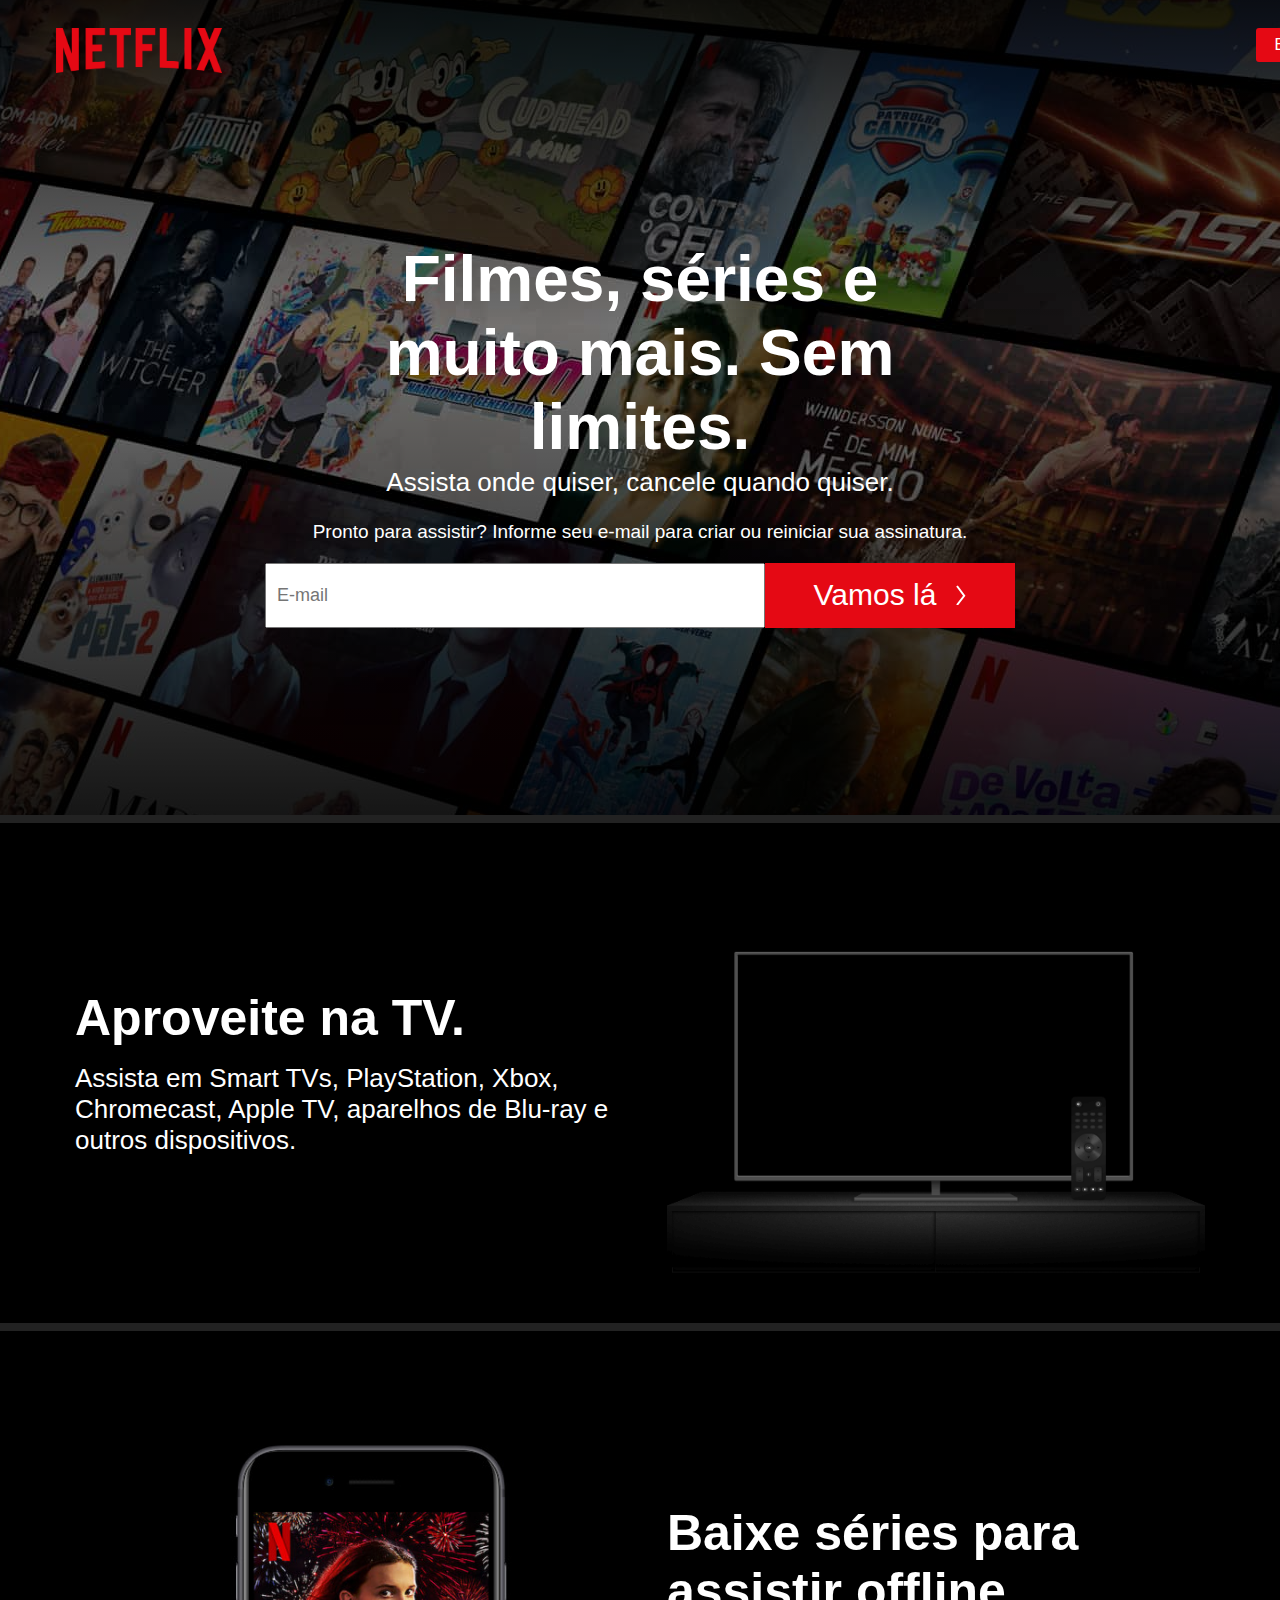
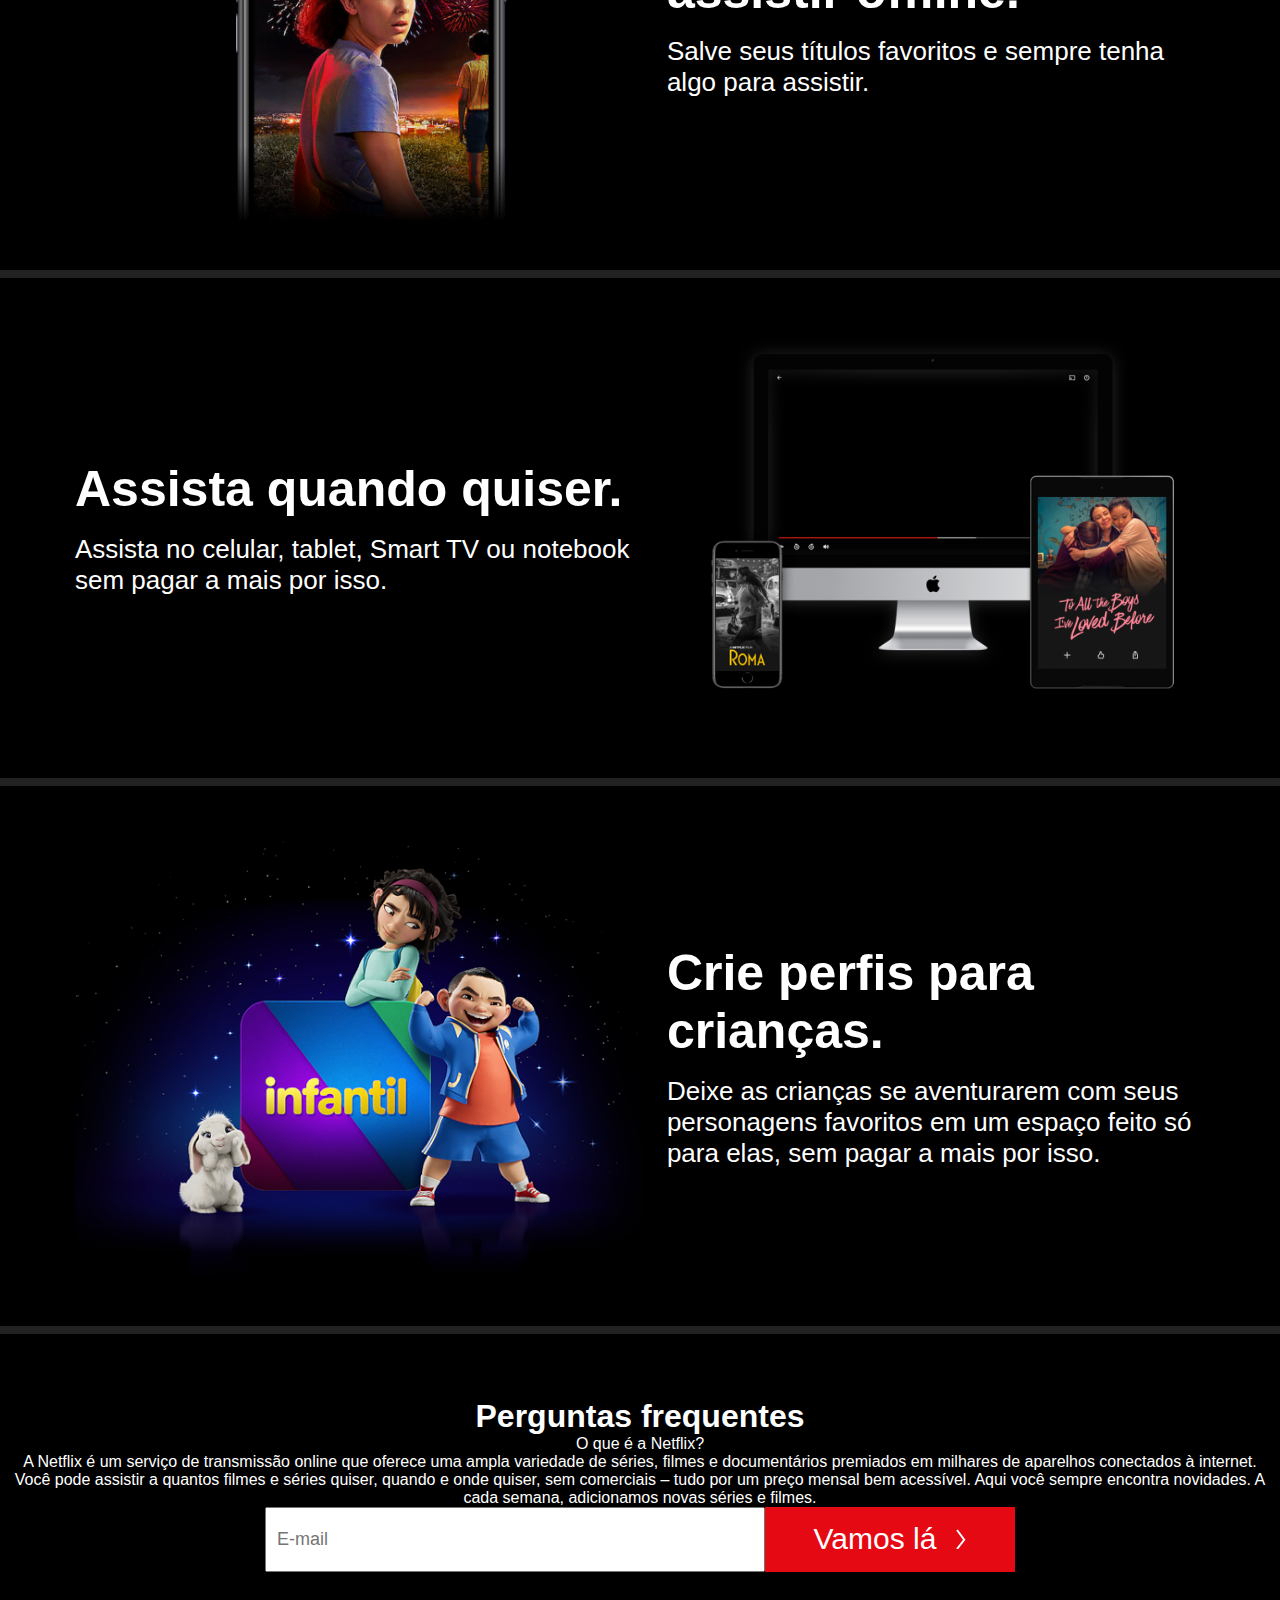
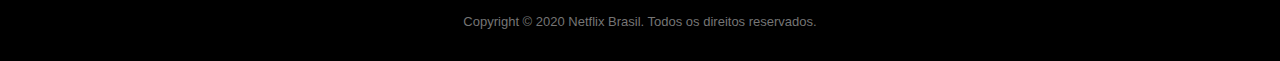
==== netflix/index.html @ f5e7fd81 "Add files via upload" ====
<!DOCTYPE html>
<html lang="en">
<head>
    <meta charset="UTF-8">
    <meta http-equiv="X-UA-Compatible" content="IE=edge">
    <meta name="viewport" content="width=device-width, initial-scale=1.0">
    <title>Netflix Brasil - assistir a séries online, assistir a filmes online</title>
    <link rel="stylesheet" href="css/style.css">
    <link rel="shortcut icon" href="img/favicon.ico">
</head>
<body>
    <header class="header">
        <img src="img/netflix.svg" alt="netflix" draggable="false">
        <a href="#">Entrar</a>
    </header>
    <main class="main">
        <div class="main-child">

            <h1>Filmes, séries e muito mais. Sem limites.</h1>

            <span>Assista onde quiser, cancele quando quiser.</span>

            <p>Pronto para assistir? Informe seu e-mail para criar ou reiniciar sua assinatura.</p>

            <form class="form-cta">
                <input type="text" placeholder="E-mail">
                <button>Vamos lá</button>
            </form>
        </div>
        
        <div class="gradient"></div>
    
    </main>
    <section class="section">
        <div class="container">
            <div class="grid">
                <div>
                    <h1>Aproveite na TV.</h1>
                    <p>Assista em Smart TVs, PlayStation, Xbox, Chromecast, Apple TV, aparelhos de Blu-ray e outros dispositivos.</p>
                </div>
                <div class="img-tv">
                    <img src="img/tv.png" alt="TV">
                    <video class="video-tv" autoplay playsinline muted loop>
                        <source src="https://assets.nflxext.com/ffe/siteui/acquisition/ourStory/fuji/desktop/video-tv-0819.m4v" type="video/mp4">
                    </video>
                </div>
            </div>
        </div>
    </section>
    <section class="download section">
        <div class="container">
            <div class="grid">
                <div>
                    <h1>Baixe séries para assistir offline.</h1>
                    <p>Salve seus títulos favoritos e sempre tenha algo para assistir.</p>
                </div>
                <div class="img-tv">
                    <img src="img/el.jpg" alt="TV">
                </div>
            </div>
        </div>
    </section>
    <section class="device-pile section">
        <div class="container">
            <div class="grid">
                <div>
                    <h1>Assista quando quiser.</h1>
                    <p>Assista no celular, tablet, Smart TV ou notebook sem pagar a mais por isso.</p>
                </div>
                <div class="img-tv">
                    <img src="img/device-pile.png" alt="TV">
                    <video class="video-tv" autoplay playsinline muted loop>
                        <source src="https://assets.nflxext.com/ffe/siteui/acquisition/ourStory/fuji/desktop/video-devices.m4v" type="video/mp4">
                    </video>
                </div>
            </div>
        </div>
    </section>
    <section class="download section">
        <div class="container">
            <div class="grid">
                <div>
                    <h1>Crie perfis para crianças.</h1>
                    <p>Deixe as crianças se aventurarem com seus personagens favoritos em um espaço feito só para elas, sem pagar a mais por isso.</p>
                </div>
                <div class="img-tv">
                    <img src="img/kids.png" alt="TV">
                </div>
            </div>
        </div>
    </section>
    <footer class="footer">
        <section class="faq">
            <h1>Perguntas frequentes</h1>
            <dl class="faq-list">
                <dt class="faq-question">O que é a Netflix?</dt>
                <dd class="faq-answer"><div> A Netflix é um serviço de transmissão online que oferece uma ampla variedade de séries, filmes e documentários premiados em milhares de aparelhos conectados à internet.<br>
                    Você pode assistir a quantos filmes e séries quiser, quando e onde quiser, sem comerciais – tudo por um preço mensal bem acessível. Aqui você sempre encontra novidades. A cada semana, adicionamos novas séries e filmes.</div></dd>
            </dl>
        </section>
        <form class="form-cta">
            <input type="text" placeholder="E-mail">
            <button>Vamos lá</button>
        </form>
        <p>Copyright © 2020 Netflix Brasil. Todos os direitos reservados.</p>
    </footer>
</body>
</html>
---- netflix/css/style.css ----
* {
    margin: 0;
    padding: 0;
}

body {
    font-family: sans-serif;
    color: white;
}

img {
    display: block;
    max-width: 100%;
}

.container {
    max-width: 1130px;
    margin: 0 auto;

}

.header {
    position: absolute;
    z-index: 100;
    width: 100%;
    display: flex;
    justify-content: space-between;
    max-width: 1790px;
    top: 28px;
    left: 56px;
}

.header a {
    display: inline-block;
    background: #e50914;
    color: white;
    align-self: flex-start;
    font-size: 16px;
    padding: 8px 18px;
    text-decoration: none;
    border-radius: 3px;
}


.main {
    padding-top: 4rem;
    height: 815px;
    background: url("../img/bg.jpg") center;
    display: flex;
    align-items: center;
    justify-content: center;
    text-align: center;
    position: relative;
    box-sizing: border-box;
}

.main-child {
    z-index: 10;
    display: grid;
    justify-items: center;
}

.main h1 {
    font-size: 64px;
    max-width: 510px;
    
}

.main span {
    font-size: 26px;
    margin-top: 3px;
}

.form-cta {
    display: grid;
    grid-template-columns: 500px 250px;
    margin-top: 20px;
    margin-bottom: 10px;
}

.form-cta input {
    padding: 20px 10px;
    font-size: 18px;
    font-family: sans-serif;
}

.form-cta button {
    background: #e50914;
    outline: none;
    border: none;
    color: white;
    font-size: 30px;
    cursor: pointer;
}

.form-cta button::after {
    content: '';
    display: inline-block;
    width: 10px;
    height: 20px;
    background: url(../img/seta.svg);
    margin-left: 20px;
}

.form-cta button :hover {
    background: #f40612;
}

.main p {
    font-size: 19px;
    margin-top: 23px;
}

.gradient {
    background: rgba(0, 0, 0, 0.4);
    background-image: linear-gradient(to top,rgba(0,0,0,0.8) 0, rgba(0,0,0,0) 60%, rgba(0,0,0,0.8) 100%);
    position: absolute;
    top: 0;
    left: 0;
    right: 0;
    bottom: 0;
}

.section {
    background: black;
    padding: 3rem 0;
    border-top: 8px solid #222;
}

.section h1 {
    font-size: 50px;
    margin-bottom: 16px;
}

.section p {
    font-size: 26px;
}

.grid {
    display: grid;
    grid-template-columns: 1.1fr 1fr;
    align-items: center;
}


.img-tv {
    position: relative;
}

.img-tv img {
    position: relative;
    z-index: 1;
}

.video-tv {
    position: absolute;
    width: 400px;
    top: 80px;
    left: 70px;
}

.download .grid > div:first-child {
    order: 2;
}

.download .img-tv {
    order: 1;
}

.device-pile .video-tv {
    width: 340px;
    top: 45px;
    left: 100px;
}

.footer .form-cta {
    margin-top: 0;
}

.footer {
    padding: 4rem 0 2rem 0;
    border-top: 8px solid #222;
    background: black;
    text-align: center;
    display: grid;
    justify-items: center;
}

.footer p {
    margin-top: 2rem;
    color: #757575;
    font-size: 13px;
}
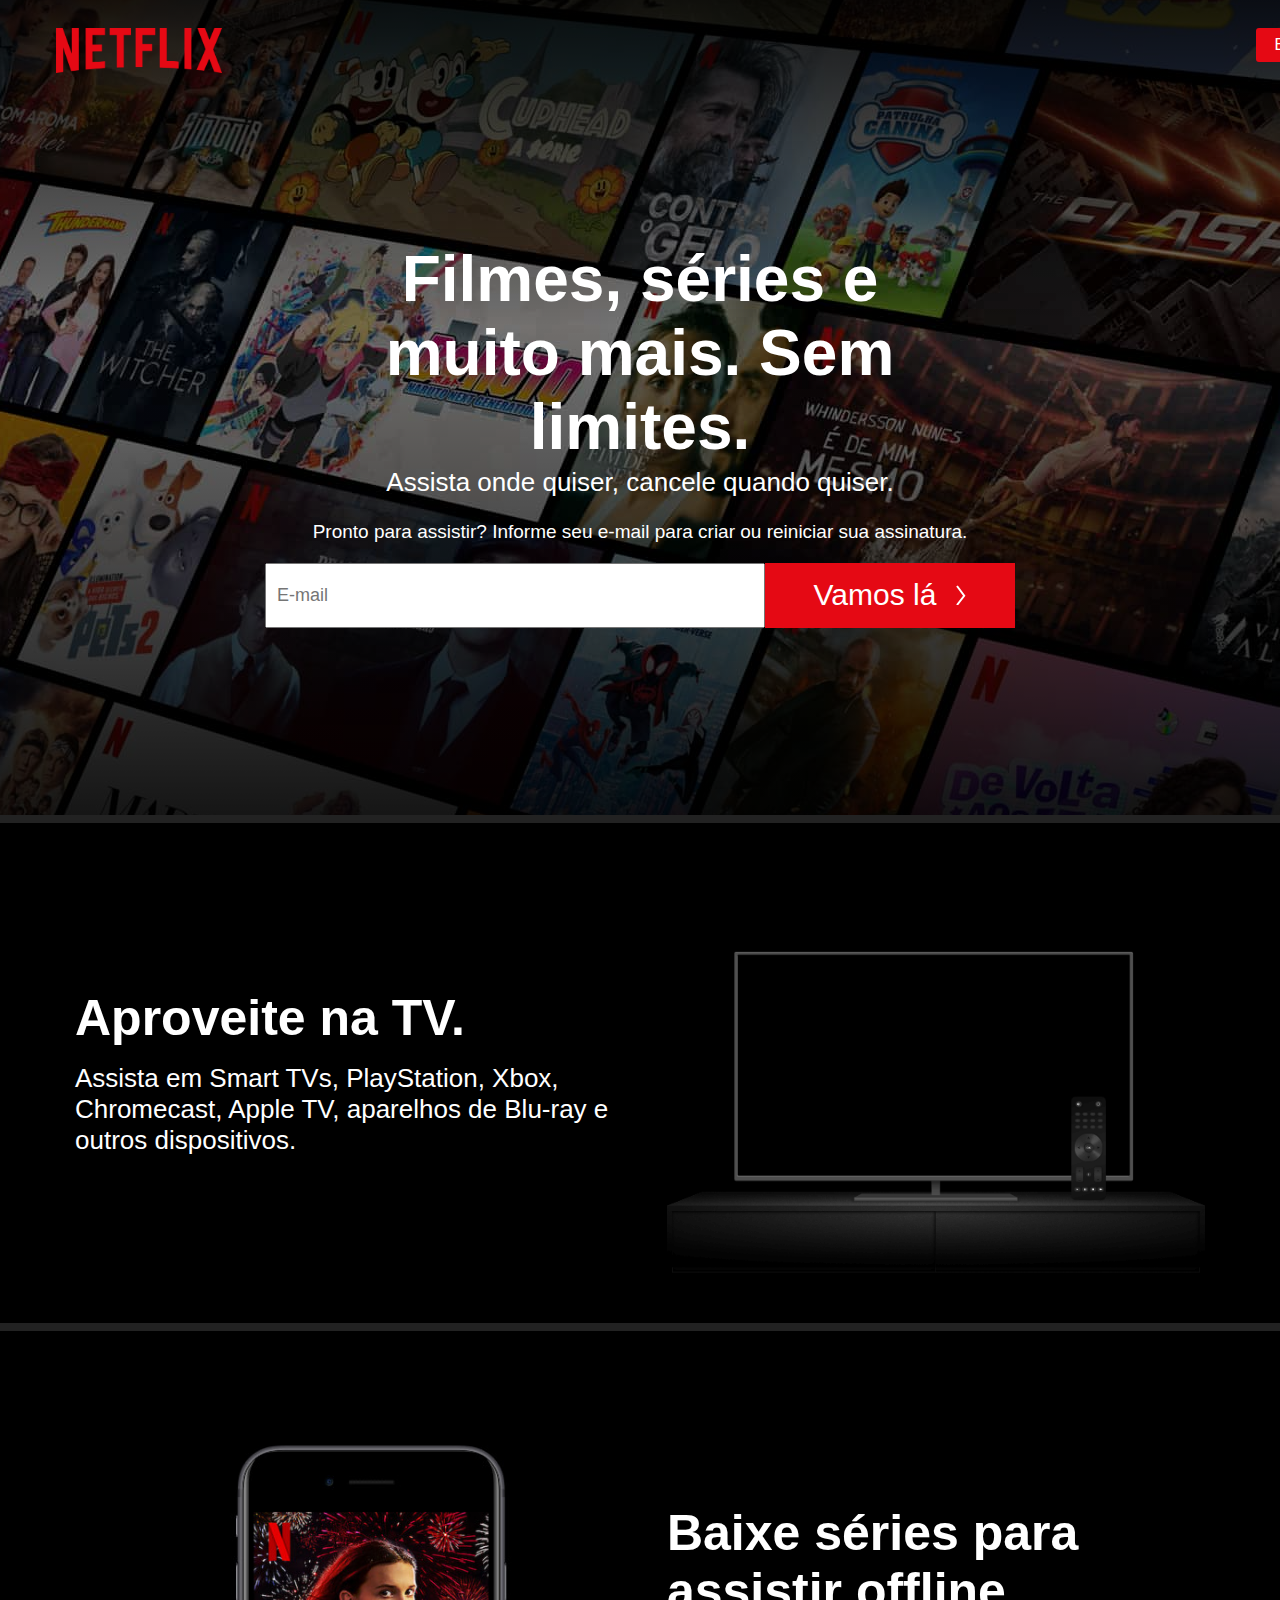
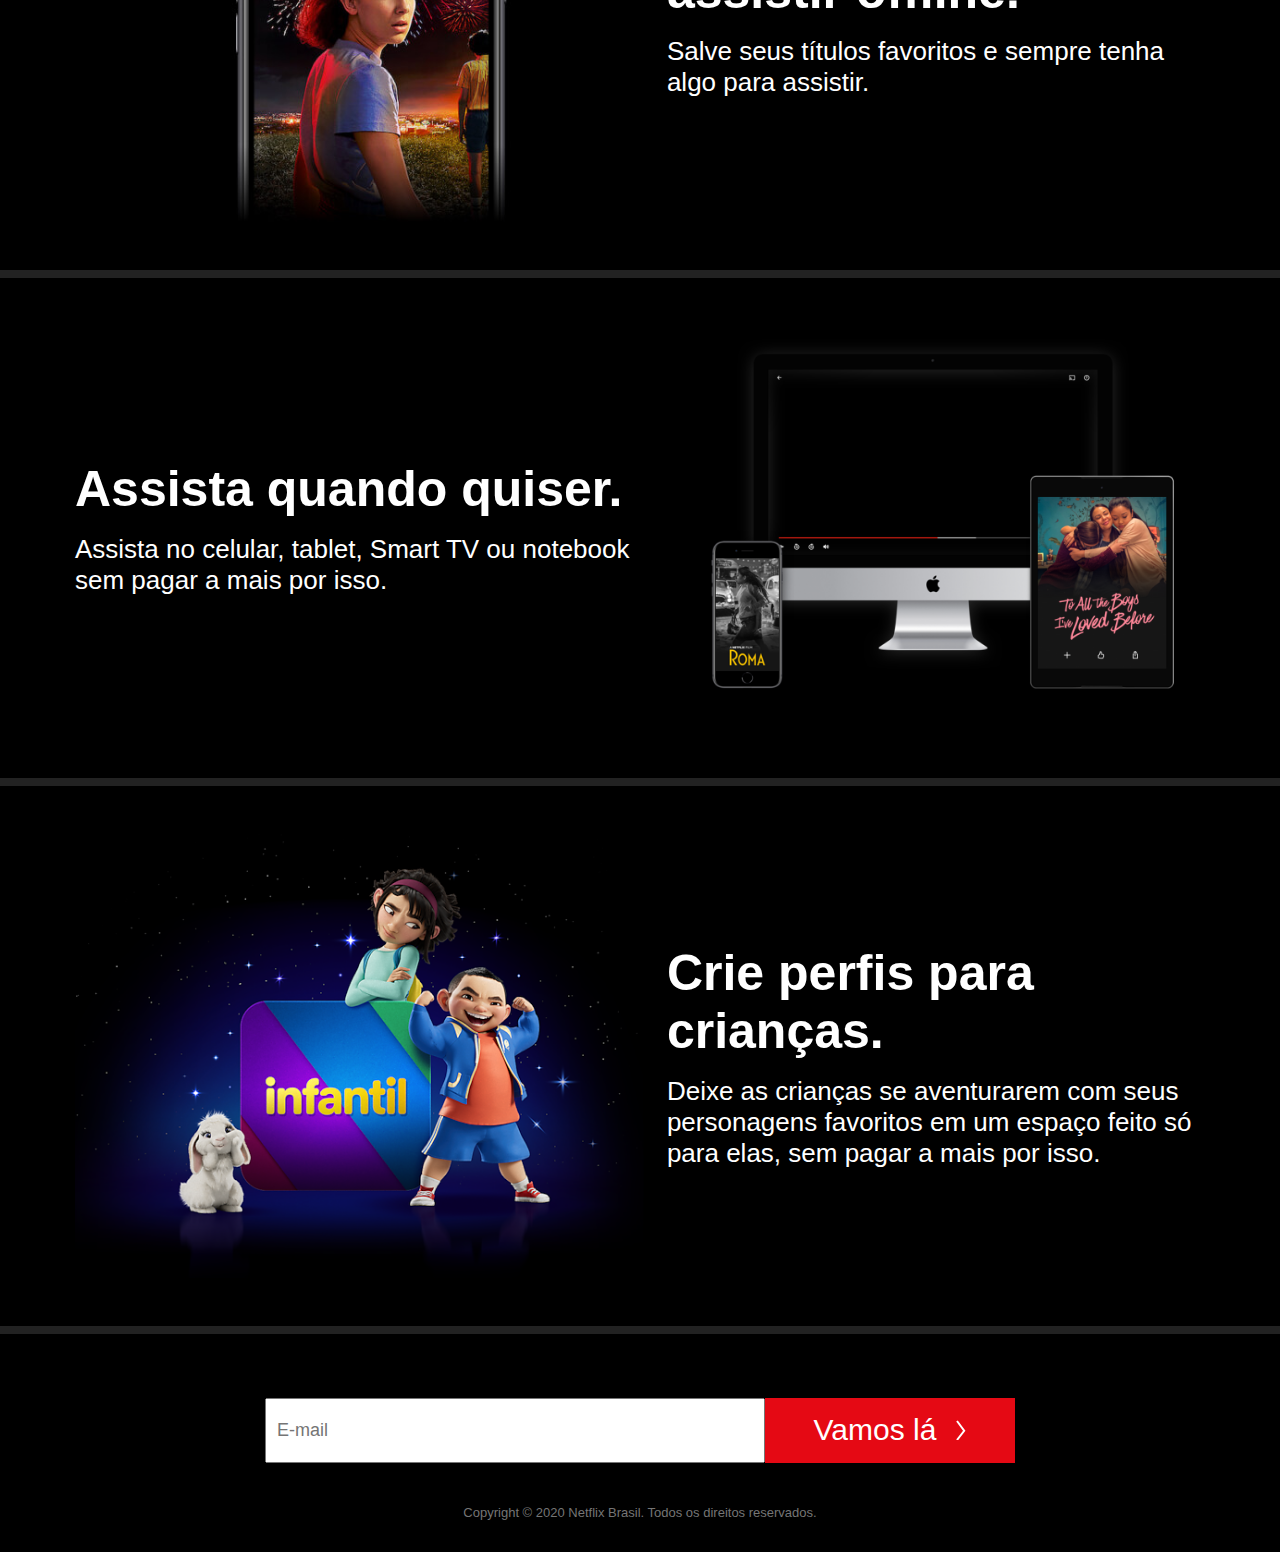
==== commit 5b0be3c6: "Update index.html" ====
--- a/netflix/index.html
+++ b/netflix/index.html
@@ -90,14 +90,6 @@
         </div>
     </section>
     <footer class="footer">
-        <section class="faq">
-            <h1>Perguntas frequentes</h1>
-            <dl class="faq-list">
-                <dt class="faq-question">O que é a Netflix?</dt>
-                <dd class="faq-answer"><div> A Netflix é um serviço de transmissão online que oferece uma ampla variedade de séries, filmes e documentários premiados em milhares de aparelhos conectados à internet.<br>
-                    Você pode assistir a quantos filmes e séries quiser, quando e onde quiser, sem comerciais – tudo por um preço mensal bem acessível. Aqui você sempre encontra novidades. A cada semana, adicionamos novas séries e filmes.</div></dd>
-            </dl>
-        </section>
         <form class="form-cta">
             <input type="text" placeholder="E-mail">
             <button>Vamos lá</button>
@@ -105,4 +97,4 @@
         <p>Copyright © 2020 Netflix Brasil. Todos os direitos reservados.</p>
     </footer>
 </body>
-</html>+</html>
